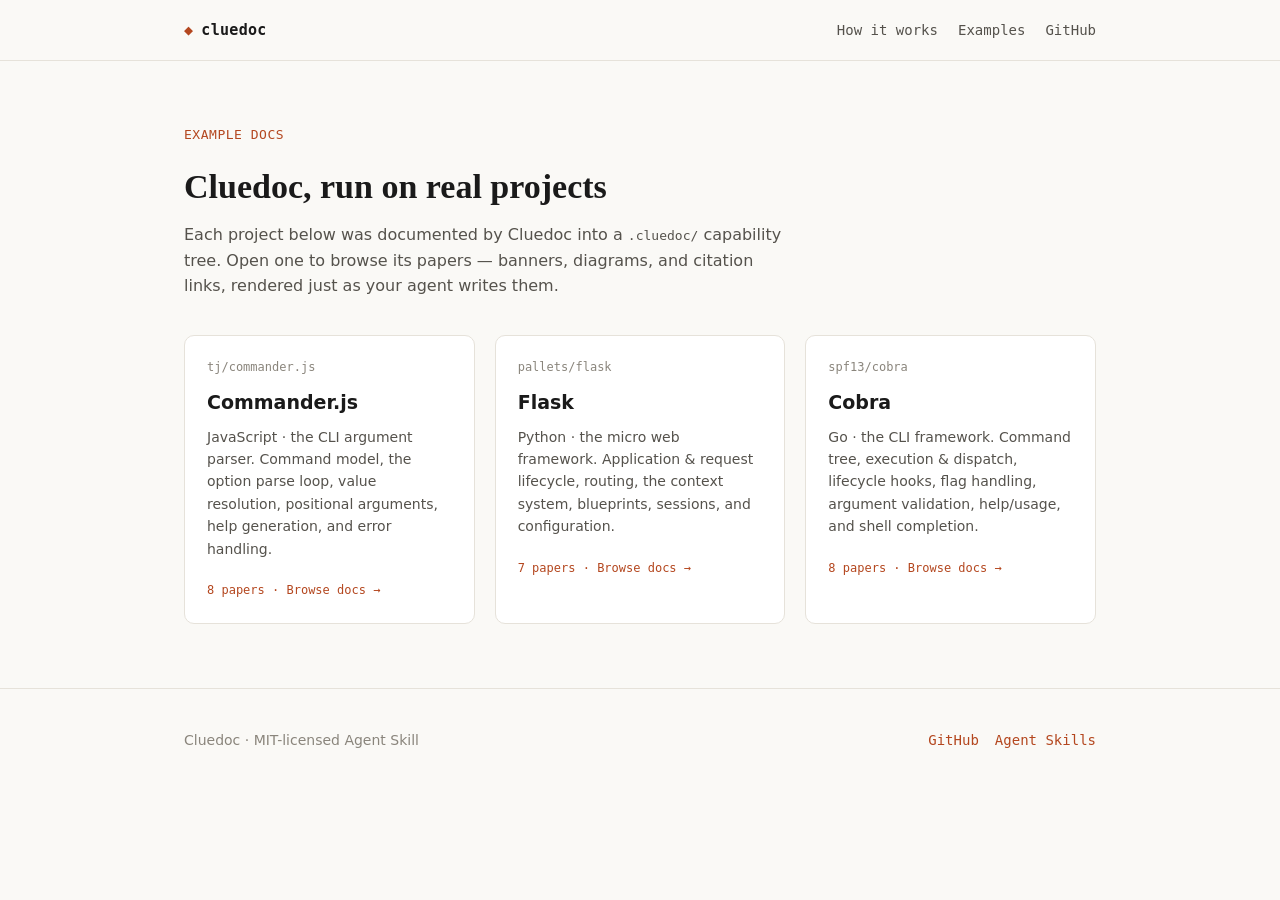
==== docs/examples.html @ 1c2b1f8c "Add GitHub Pages site: landing page + Cluedoc example gallery Static site served from docs/ (no buil" ====
<!doctype html>
<html lang="en">
<head>
<meta charset="utf-8">
<meta name="viewport" content="width=device-width, initial-scale=1">
<title>Cluedoc — example docs</title>
<meta name="description" content="Cluedoc run over real open-source projects — browse the generated capability-tree papers.">
<link rel="stylesheet" href="assets/style.css">
</head>
<body>

<nav class="nav">
  <div class="wrap">
    <a class="brand" href="index.html"><span class="dot">◆</span> cluedoc</a>
    <span class="spacer"></span>
    <a class="navlink hide-sm" href="index.html#how">How it works</a>
    <a class="navlink" href="examples.html">Examples</a>
    <a class="navlink" href="https://github.com/KeunwooPark/cluedoc">GitHub</a>
  </div>
</nav>

<section class="band" style="border-top:none;">
  <div class="wrap">
    <p class="eyebrow" style="font-family:var(--mono);color:var(--accent);text-transform:uppercase;font-size:13px;letter-spacing:.04em;margin:0 0 14px;">Example docs</p>
    <h2>Cluedoc, run on real projects</h2>
    <p class="sub">Each project below was documented by Cluedoc into a <code>.cluedoc/</code> capability tree. Open one to browse its papers — banners, diagrams, and citation links, rendered just as your agent writes them.</p>

    <div id="gallery" class="gallery"></div>
  </div>
</section>

<footer>
  <div class="wrap">
    <span>Cluedoc · MIT-licensed Agent Skill</span>
    <span class="spacer"></span>
    <a href="https://github.com/KeunwooPark/cluedoc">GitHub</a>
    <a href="https://agentskills.io">Agent Skills</a>
  </div>
</footer>

<script>
(async function () {
  const gallery = document.getElementById('gallery');
  try {
    const res = await fetch('examples/manifest.json', { cache: 'no-cache' });
    const data = await res.json();
    const list = (data && data.examples) || [];
    if (!list.length) {
      gallery.className = '';
      gallery.innerHTML = '<div class="gallery-empty">No examples published yet — check back soon.</div>';
      return;
    }
    gallery.innerHTML = list.map(function (ex) {
      const root = 'examples/' + ex.slug + '/.cluedoc/README.md';
      const href = 'viewer.html?doc=' + encodeURIComponent(root) + '&title=' + encodeURIComponent(ex.name);
      return '<a class="example-card" href="' + href + '">'
        + '<p class="repo">' + esc(ex.repo || '') + '</p>'
        + '<h3>' + esc(ex.name) + '</h3>'
        + '<p>' + esc(ex.description || '') + '</p>'
        + '<span class="meta">' + (ex.papers ? ex.papers + ' papers · ' : '') + 'Browse docs →</span>'
        + '</a>';
    }).join('');
  } catch (e) {
    gallery.className = '';
    gallery.innerHTML = '<div class="gallery-empty">Could not load examples (' + esc(String(e)) + ').</div>';
  }
  function esc(s){return String(s).replace(/[&<>"]/g,function(c){return({'&':'&amp;','<':'&lt;','>':'&gt;','"':'&quot;'})[c];});}
})();
</script>
</body>
</html>
---- docs/assets/style.css ----
/* Cluedoc site — shared styles
   Aesthetic: academic "paper" typography + CLI/terminal accents,
   mirroring the skill's own hero-banner-and-citation-graph language. */

:root {
  --bg: #faf9f6;
  --bg-panel: #ffffff;
  --ink: #1a1a1a;
  --ink-soft: #55524c;
  --ink-faint: #8a857c;
  --line: #e6e2da;
  --line-strong: #d5cfc4;
  --accent: #b4471f;        /* terra-cotta, like a CLI prompt */
  --accent-soft: #f4e4dc;
  --term-bg: #1c1a17;
  --term-ink: #e8e4dc;
  --term-green: #7fb069;
  --term-amber: #e0a458;
  --term-dim: #6f6a60;
  --radius: 10px;
  --mono: ui-monospace, "SF Mono", "JetBrains Mono", "Fira Code", Menlo, Consolas, monospace;
  --serif: "Iowan Old Style", "Palatino Linotype", Palatino, "Book Antiqua", Georgia, serif;
  --sans: system-ui, -apple-system, "Segoe UI", Roboto, Helvetica, Arial, sans-serif;
  --maxw: 960px;
}

@media (prefers-color-scheme: dark) {
  :root {
    --bg: #16150f;
    --bg-panel: #1f1d17;
    --ink: #ece8df;
    --ink-soft: #b8b2a5;
    --ink-faint: #857f72;
    --line: #322f26;
    --line-strong: #423e32;
    --accent: #e08a5c;
    --accent-soft: #2c2118;
    --term-bg: #100f0b;
  }
}

* { box-sizing: border-box; }

html { scroll-behavior: smooth; }

body {
  margin: 0;
  background: var(--bg);
  color: var(--ink);
  font-family: var(--sans);
  line-height: 1.6;
  -webkit-font-smoothing: antialiased;
}

a { color: var(--accent); text-decoration: none; }
a:hover { text-decoration: underline; }

.wrap { max-width: var(--maxw); margin: 0 auto; padding: 0 24px; }

/* ---- top nav ---- */
.nav {
  position: sticky; top: 0; z-index: 20;
  background: color-mix(in srgb, var(--bg) 88%, transparent);
  backdrop-filter: saturate(1.4) blur(8px);
  border-bottom: 1px solid var(--line);
}
.nav .wrap {
  display: flex; align-items: center; gap: 20px;
  height: 60px;
}
.brand {
  font-family: var(--mono);
  font-weight: 700;
  font-size: 15px;
  letter-spacing: 0.02em;
  color: var(--ink);
  display: flex; align-items: center; gap: 8px;
}
.brand:hover { text-decoration: none; }
.brand .dot { color: var(--accent); }
.nav .spacer { flex: 1; }
.nav a.navlink {
  font-size: 14px; color: var(--ink-soft);
  font-family: var(--mono);
}
.nav a.navlink:hover { color: var(--accent); text-decoration: none; }

/* ---- hero ---- */
.hero { padding: 72px 0 48px; }
.eyebrow {
  font-family: var(--mono); font-size: 13px;
  color: var(--accent); letter-spacing: 0.04em;
  text-transform: uppercase; margin: 0 0 18px;
}
.hero h1 {
  font-family: var(--serif);
  font-size: clamp(38px, 6vw, 62px);
  line-height: 1.05; margin: 0 0 20px; letter-spacing: -0.01em;
  font-weight: 600;
}
.hero .lede {
  font-size: clamp(18px, 2.4vw, 22px);
  color: var(--ink-soft); max-width: 44ch; margin: 0 0 32px;
}
.hero .lede strong { color: var(--ink); font-weight: 600; }

.cta-row { display: flex; flex-wrap: wrap; gap: 12px; align-items: center; }
.btn {
  display: inline-flex; align-items: center; gap: 8px;
  font-family: var(--mono); font-size: 14px; font-weight: 600;
  padding: 11px 18px; border-radius: 8px;
  border: 1px solid var(--line-strong);
  color: var(--ink); background: var(--bg-panel);
}
.btn:hover { text-decoration: none; border-color: var(--accent); color: var(--accent); }
.btn.primary { background: var(--accent); color: #fff; border-color: var(--accent); }
.btn.primary:hover { color: #fff; filter: brightness(1.06); }

/* ---- terminal window ---- */
.terminal {
  background: var(--term-bg);
  border-radius: var(--radius);
  border: 1px solid var(--line-strong);
  box-shadow: 0 24px 60px -30px rgba(0,0,0,0.5);
  overflow: hidden;
  font-family: var(--mono);
}
.terminal .bar {
  display: flex; align-items: center; gap: 7px;
  padding: 11px 14px; border-bottom: 1px solid #2c2a24;
}
.terminal .bar i { width: 11px; height: 11px; border-radius: 50%; display: block; }
.terminal .bar .r { background: #e05a4a; }
.terminal .bar .y { background: #e0b04a; }
.terminal .bar .g { background: #6fbf5a; }
.terminal .bar .title { margin-left: 8px; color: var(--term-dim); font-size: 12px; }
.terminal pre {
  margin: 0; padding: 20px 22px;
  color: var(--term-ink); font-size: 13px; line-height: 1.55;
  overflow-x: auto;
}
.terminal .c-prompt { color: var(--term-green); }
.terminal .c-dim { color: var(--term-dim); }
.terminal .c-amber { color: var(--term-amber); }
.terminal .c-accent { color: #e08a5c; }

/* copy-command box */
.copybox {
  display: inline-flex; align-items: center; gap: 14px;
  background: var(--term-bg); color: var(--term-ink);
  font-family: var(--mono); font-size: 14px;
  padding: 12px 12px 12px 18px; border-radius: 8px;
  border: 1px solid var(--line-strong);
}
.copybox .cmd .c-prompt { color: var(--term-green); }
.copybox button {
  font-family: var(--mono); font-size: 12px; cursor: pointer;
  color: var(--term-ink); background: #2c2a24; border: 1px solid #3a382f;
  padding: 6px 10px; border-radius: 6px;
}
.copybox button:hover { border-color: var(--accent); color: var(--accent); }

/* ---- sections ---- */
section.band { padding: 64px 0; border-top: 1px solid var(--line); }
.band h2 {
  font-family: var(--serif); font-weight: 600;
  font-size: clamp(26px, 3.6vw, 34px); margin: 0 0 8px;
}
.band .sub { color: var(--ink-soft); margin: 0 0 36px; max-width: 60ch; }

/* feature grid */
.grid { display: grid; gap: 20px; grid-template-columns: repeat(auto-fit, minmax(240px, 1fr)); }
.card {
  background: var(--bg-panel); border: 1px solid var(--line);
  border-radius: var(--radius); padding: 22px;
}
.card .ic { font-family: var(--mono); color: var(--accent); font-size: 13px; margin: 0 0 10px; }
.card h3 { font-size: 17px; margin: 0 0 8px; }
.card p { color: var(--ink-soft); font-size: 15px; margin: 0; }

/* how-it-works steps */
.steps { display: grid; gap: 2px; }
.step {
  display: grid; grid-template-columns: 44px 1fr; gap: 18px;
  padding: 22px 0; border-bottom: 1px solid var(--line); align-items: start;
}
.step:last-child { border-bottom: none; }
.step .n {
  font-family: var(--mono); color: var(--accent); font-weight: 700;
  border: 1px solid var(--line-strong); border-radius: 8px;
  width: 44px; height: 44px; display: grid; place-items: center; font-size: 15px;
}
.step h3 { margin: 0 0 6px; font-size: 18px; }
.step p { margin: 0; color: var(--ink-soft); }

/* example gallery */
.gallery { display: grid; gap: 20px; grid-template-columns: repeat(auto-fill, minmax(280px, 1fr)); }
.example-card {
  display: block; background: var(--bg-panel); border: 1px solid var(--line);
  border-radius: var(--radius); padding: 22px; color: inherit;
  transition: border-color .15s, transform .15s;
}
.example-card:hover { text-decoration: none; border-color: var(--accent); transform: translateY(-2px); }
.example-card .repo { font-family: var(--mono); font-size: 12px; color: var(--ink-faint); margin: 0 0 10px; }
.example-card h3 { margin: 0 0 8px; font-size: 19px; }
.example-card p { margin: 0 0 16px; color: var(--ink-soft); font-size: 14px; }
.example-card .meta { font-family: var(--mono); font-size: 12px; color: var(--accent); }
.gallery-empty {
  border: 1px dashed var(--line-strong); border-radius: var(--radius);
  padding: 40px; text-align: center; color: var(--ink-faint);
  font-family: var(--mono); font-size: 14px;
}

/* ---- footer ---- */
footer {
  border-top: 1px solid var(--line); padding: 40px 0 60px;
  color: var(--ink-faint); font-size: 14px;
}
footer .wrap { display: flex; flex-wrap: wrap; gap: 16px; align-items: center; }
footer .spacer { flex: 1; }
footer a { font-family: var(--mono); }

@media (max-width: 720px) {
  .hero { padding: 48px 0 32px; }
  .nav a.navlink.hide-sm { display: none; }
}
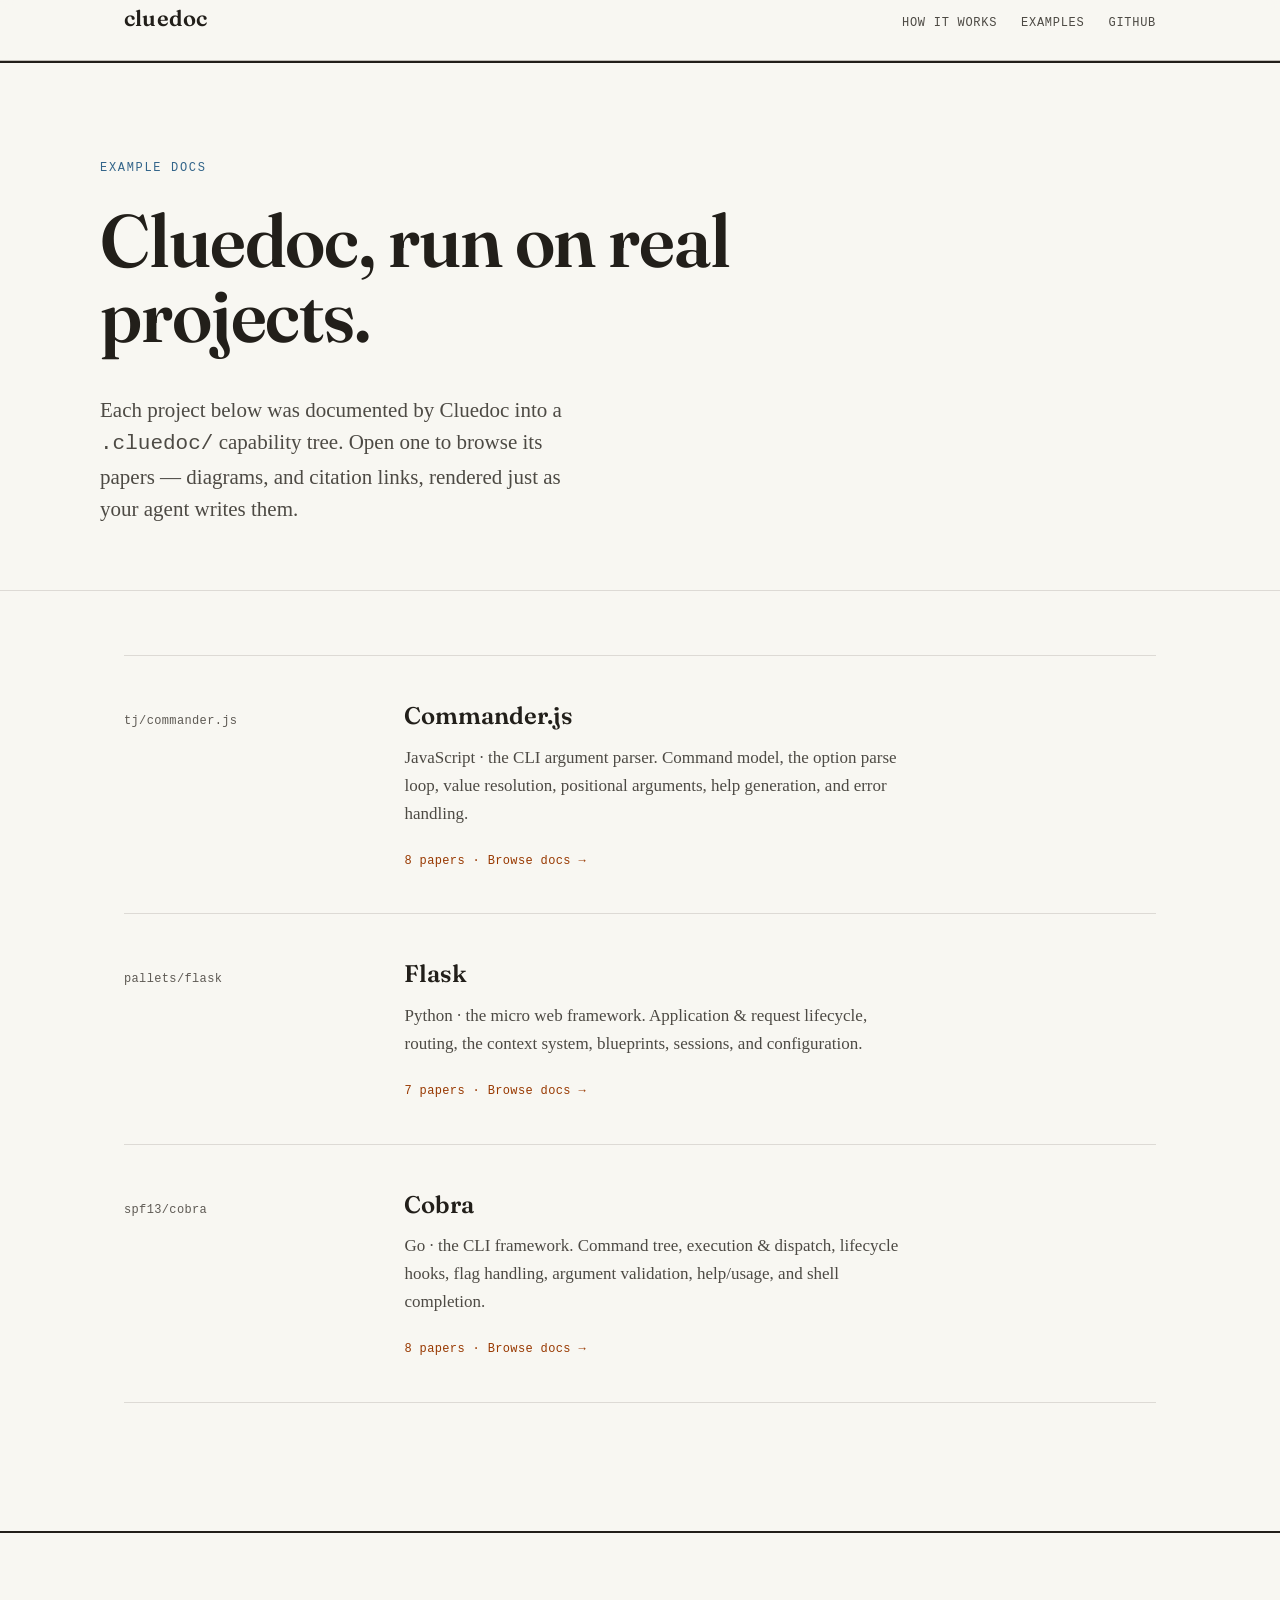
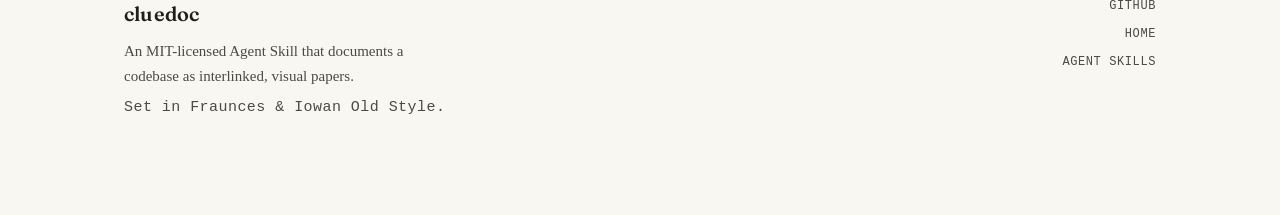
==== commit 138956aa: "Redesign site: academic-paper look, light-only, brand palette Rework the GitHub Pages site (landing," ====
--- a/docs/examples.html
+++ b/docs/examples.html
@@ -5,36 +5,53 @@
 <meta name="viewport" content="width=device-width, initial-scale=1">
 <title>Cluedoc — example docs</title>
 <meta name="description" content="Cluedoc run over real open-source projects — browse the generated capability-tree papers.">
+<link rel="preconnect" href="https://fonts.googleapis.com">
+<link rel="preconnect" href="https://fonts.gstatic.com" crossorigin>
+<link href="https://fonts.googleapis.com/css2?family=Fraunces:opsz,wght@9..144,400;9..144,500;9..144,600;9..144,700&display=swap" rel="stylesheet">
 <link rel="stylesheet" href="assets/style.css">
 </head>
 <body>
 
-<nav class="nav">
+<header class="masthead">
+  <div class="wrap running-head">
+    <a class="wordmark" href="index.html">cluedoc</a>
+    <span class="spacer"></span>
+    <nav class="masthead-links">
+      <a class="hide-sm" href="index.html#how">How it works</a>
+      <a href="examples.html">Examples</a>
+      <a href="https://github.com/KeunwooPark/cluedoc">GitHub</a>
+    </nav>
+  </div>
+</header>
+
+<main>
+<section class="frontmatter wrap">
+  <p class="eyebrow">Example docs</p>
+  <h1 class="title">Cluedoc, run on real projects.</h1>
+  <p class="abstract" style="margin-top: var(--space-xl);">
+    Each project below was documented by Cluedoc into a <code>.cluedoc/</code> capability tree. Open one to browse its papers — diagrams, and citation links, rendered just as your agent writes them.
+  </p>
+</section>
+
+<section class="section" style="border-top: 1px solid var(--color-rule);">
   <div class="wrap">
-    <a class="brand" href="index.html"><span class="dot">◆</span> cluedoc</a>
-    <span class="spacer"></span>
-    <a class="navlink hide-sm" href="index.html#how">How it works</a>
-    <a class="navlink" href="examples.html">Examples</a>
-    <a class="navlink" href="https://github.com/KeunwooPark/cluedoc">GitHub</a>
-  </div>
-</nav>
-
-<section class="band" style="border-top:none;">
-  <div class="wrap">
-    <p class="eyebrow" style="font-family:var(--mono);color:var(--accent);text-transform:uppercase;font-size:13px;letter-spacing:.04em;margin:0 0 14px;">Example docs</p>
-    <h2>Cluedoc, run on real projects</h2>
-    <p class="sub">Each project below was documented by Cluedoc into a <code>.cluedoc/</code> capability tree. Open one to browse its papers — banners, diagrams, and citation links, rendered just as your agent writes them.</p>
-
     <div id="gallery" class="gallery"></div>
   </div>
 </section>
+</main>
 
-<footer>
+<footer class="colophon">
   <div class="wrap">
-    <span>Cluedoc · MIT-licensed Agent Skill</span>
-    <span class="spacer"></span>
-    <a href="https://github.com/KeunwooPark/cluedoc">GitHub</a>
-    <a href="https://agentskills.io">Agent Skills</a>
+    <div class="imprint">
+      <a class="wordmark" href="index.html">cluedoc</a>
+      <p>An MIT-licensed Agent Skill that documents a codebase as interlinked, visual papers.</p>
+      <p class="set-in">Set in Fraunces &amp; Iowan Old Style.</p>
+    </div>
+    <nav class="links">
+      <a href="https://github.com/KeunwooPark/cluedoc">GitHub</a>
+      <a href="index.html">Home</a>
+      <a href="https://agentskills.io">Agent Skills</a>
+    </nav>
   </div>
 </footer>
 
@@ -54,10 +71,12 @@
       const root = 'examples/' + ex.slug + '/.cluedoc/README.md';
       const href = 'viewer.html?doc=' + encodeURIComponent(root) + '&title=' + encodeURIComponent(ex.name);
       return '<a class="example-card" href="' + href + '">'
-        + '<p class="repo">' + esc(ex.repo || '') + '</p>'
+        + '<div><p class="repo">' + esc(ex.repo || '') + '</p></div>'
+        + '<div>'
         + '<h3>' + esc(ex.name) + '</h3>'
         + '<p>' + esc(ex.description || '') + '</p>'
         + '<span class="meta">' + (ex.papers ? ex.papers + ' papers · ' : '') + 'Browse docs →</span>'
+        + '</div>'
         + '</a>';
     }).join('');
   } catch (e) {
--- a/docs/assets/style.css
+++ b/docs/assets/style.css
@@ -1,226 +1,374 @@
-/* Cluedoc site — shared styles
-   Aesthetic: academic "paper" typography + CLI/terminal accents,
-   mirroring the skill's own hero-banner-and-citation-graph language. */
+/* Hallmark · macrostructure: Long Document · genre: editorial
+ * theme: custom (vibe: "academic paper, magazine touch"
+ *   · paper oklch(97.5% 0.006 90) · ink oklch(24% 0.01 80)
+ *   · accents #33658A blue / #F26419 orange / #8ED081 green)
+ * nav: N6 masthead · footer: Ft4 colophon · enrichment: Tier-A figure + drop cap
+ * pre-emit critique: P5 H4 E5 S5 R4 V5 · light-only
+ * Aesthetic: an academic paper on screen — front matter, numbered sections,
+ * hairline rules, a plated figure, a citation-graph colophon; a magazine touch. */
 
 :root {
-  --bg: #faf9f6;
-  --bg-panel: #ffffff;
-  --ink: #1a1a1a;
-  --ink-soft: #55524c;
-  --ink-faint: #8a857c;
-  --line: #e6e2da;
-  --line-strong: #d5cfc4;
-  --accent: #b4471f;        /* terra-cotta, like a CLI prompt */
-  --accent-soft: #f4e4dc;
-  --term-bg: #1c1a17;
-  --term-ink: #e8e4dc;
-  --term-green: #7fb069;
-  --term-amber: #e0a458;
-  --term-dim: #6f6a60;
-  --radius: 10px;
-  --mono: ui-monospace, "SF Mono", "JetBrains Mono", "Fira Code", Menlo, Consolas, monospace;
-  --serif: "Iowan Old Style", "Palatino Linotype", Palatino, "Book Antiqua", Georgia, serif;
-  --sans: system-ui, -apple-system, "Segoe UI", Roboto, Helvetica, Arial, sans-serif;
-  --maxw: 960px;
-}
-
-@media (prefers-color-scheme: dark) {
-  :root {
-    --bg: #16150f;
-    --bg-panel: #1f1d17;
-    --ink: #ece8df;
-    --ink-soft: #b8b2a5;
-    --ink-faint: #857f72;
-    --line: #322f26;
-    --line-strong: #423e32;
-    --accent: #e08a5c;
-    --accent-soft: #2c2118;
-    --term-bg: #100f0b;
-  }
+  /* ---- neutrals (warm anchor, hue ~85) ---- */
+  --color-paper:    oklch(97.5% 0.006 90);   /* warm near-white page */
+  --color-paper-2:  oklch(99.2% 0.005 95);   /* plates / cards, brighter */
+  --color-paper-3:  oklch(95.2% 0.008 88);   /* sunk panels, code */
+  --color-rule:     oklch(89%   0.008 88);   /* hairline */
+  --color-rule-2:   oklch(80%   0.010 85);   /* stronger rule */
+  --color-neutral:  oklch(47%   0.011 85);   /* faint / captions (AA on paper) */
+  --color-muted:    oklch(41%   0.010 82);   /* soft body */
+  --color-ink:      oklch(24%   0.010 80);   /* near-black, warm */
+
+  /* ---- brand accents (exact hexes, held as tokens) ---- */
+  --color-blue:     #33658A;   /* primary — links, rules, CTA fill */
+  --color-orange:   #F26419;   /* spark  — marks, active, arrows, display */
+  --color-green:    #8ED081;   /* tree   — diagram markers, tags, prompts */
+
+  --color-accent:      var(--color-blue);
+  --color-spark:       var(--color-orange);
+  --color-spark-ink:   oklch(47% 0.145 47);            /* orange for small text (AA on paper) */
+  --color-tree:        var(--color-green);
+  --color-on-accent:   oklch(99% 0.004 95);           /* text on blue fill */
+  --color-mark-band:   oklch(87% 0.075 58);           /* orange highlighter */
+  --color-blue-soft:   oklch(93% 0.030 250);          /* inline-code / focus wash */
+  --color-green-soft:  oklch(93% 0.045 145);          /* tag chip */
+  --color-focus:       oklch(52% 0.13 250);
+
+  /* ---- type ---- */
+  --display: "Fraunces", "Iowan Old Style", "Palatino Linotype", Palatino, Georgia, serif;
+  --serif:   "Iowan Old Style", "Palatino Linotype", Palatino, "Book Antiqua", Georgia, serif;
+  --mono:    ui-monospace, "SF Mono", "JetBrains Mono", "Fira Code", Menlo, Consolas, monospace;
+
+  /* ---- spacing (4pt) ---- */
+  --space-2xs: 4px;  --space-xs: 8px;  --space-sm: 12px; --space-md: 16px;
+  --space-lg: 24px;  --space-xl: 40px; --space-2xl: 64px; --space-3xl: 96px;
+
+  --radius: 4px;
+  --maxw: 1080px;
+  --measure: 68ch;
+
+  --ease-out: cubic-bezier(0.22, 0.61, 0.36, 1);
+  --dur: 480ms;
 }
 
 * { box-sizing: border-box; }
-
+html, body { overflow-x: clip; }
 html { scroll-behavior: smooth; }
 
 body {
   margin: 0;
-  background: var(--bg);
-  color: var(--ink);
-  font-family: var(--sans);
-  line-height: 1.6;
+  background: var(--color-paper);
+  color: var(--color-ink);
+  font-family: var(--serif);
+  font-size: 18px;
+  line-height: 1.65;
   -webkit-font-smoothing: antialiased;
-}
-
-a { color: var(--accent); text-decoration: none; }
-a:hover { text-decoration: underline; }
-
-.wrap { max-width: var(--maxw); margin: 0 auto; padding: 0 24px; }
-
-/* ---- top nav ---- */
-.nav {
-  position: sticky; top: 0; z-index: 20;
-  background: color-mix(in srgb, var(--bg) 88%, transparent);
-  backdrop-filter: saturate(1.4) blur(8px);
-  border-bottom: 1px solid var(--line);
-}
-.nav .wrap {
-  display: flex; align-items: center; gap: 20px;
-  height: 60px;
-}
-.brand {
+  text-rendering: optimizeLegibility;
+}
+
+a { color: var(--color-accent); text-decoration: none; }
+a:hover { text-decoration: underline; text-underline-offset: 2px; text-decoration-thickness: 1px; }
+a:focus-visible, button:focus-visible {
+  outline: 2px solid var(--color-focus);
+  outline-offset: 2px;
+  border-radius: 2px;
+}
+
+.wrap { max-width: var(--maxw); margin: 0 auto; padding: 0 var(--space-lg); }
+
+/* magazine highlighter — band sits behind the x-height, never a fat underline */
+.hl {
+  background-image: linear-gradient(180deg,
+    transparent 34%, var(--color-mark-band) 34%,
+    var(--color-mark-band) 90%, transparent 90%);
+  padding: 0 0.04em;
+}
+
+/* ============================================================
+   Masthead — journal running head (N6)
+   ============================================================ */
+.masthead {
+  position: sticky; top: 0; z-index: 30;
+  background: color-mix(in srgb, var(--color-paper) 90%, transparent);
+  backdrop-filter: saturate(1.2) blur(6px);
+  border-bottom: 2px solid var(--color-ink);
+}
+.masthead::after {                   /* the thin second rule of a double rule */
+  content: ""; display: block; height: 2px;
+  background: var(--color-paper);
+  border-bottom: 1px solid var(--color-rule-2);
+}
+.running-head {
+  display: flex; align-items: baseline; gap: var(--space-lg);
+  height: 58px;
+}
+.wordmark {
+  font-family: var(--display);
+  font-weight: 600;
+  font-size: 22px;
+  letter-spacing: 0.01em;
+  color: var(--color-ink);
+  font-optical-sizing: auto;
+}
+.wordmark:hover { text-decoration: none; }
+.running-head .spacer { flex: 1; }
+.masthead-links { display: flex; align-items: baseline; gap: var(--space-lg); }
+.masthead-links a {
   font-family: var(--mono);
-  font-weight: 700;
-  font-size: 15px;
+  font-size: 12px;
+  letter-spacing: 0.06em;
+  text-transform: uppercase;
+  color: var(--color-muted);
+}
+.masthead-links a:hover { color: var(--color-accent); text-decoration: none; }
+
+/* ============================================================
+   Front matter — the paper's title block (hero)
+   ============================================================ */
+.frontmatter { padding: var(--space-3xl) 0 var(--space-2xl); }
+.eyebrow {
+  font-family: var(--mono);
+  font-size: 12px; letter-spacing: 0.14em; text-transform: uppercase;
+  color: var(--color-accent);
+  margin: 0 0 var(--space-lg);
+}
+.title {
+  font-family: var(--display);
+  font-optical-sizing: auto;
+  font-weight: 600;
+  font-size: clamp(40px, 6.4vw, 74px);
+  line-height: 1.02;
+  letter-spacing: -0.015em;
+  margin: 0;
+  max-width: 18ch;
+  overflow-wrap: anywhere; min-width: 0;
+}
+
+.frontmatter-body {
+  display: grid;
+  grid-template-columns: minmax(0, 1.05fr) minmax(0, 0.95fr);
+  gap: var(--space-2xl);
+  align-items: end;
+  margin-top: var(--space-xl);
+}
+.frontmatter-body > * { min-width: 0; }
+.abstract {
+  font-size: 21px; line-height: 1.55;
+  color: var(--color-muted);
+  max-width: 46ch; margin: 0;
+}
+.abstract .label {
+  display: block;
+  font-family: var(--mono); font-size: 11px; letter-spacing: 0.14em;
+  text-transform: uppercase; color: var(--color-neutral);
+  margin-bottom: var(--space-xs);
+}
+.abstract strong { color: var(--color-ink); font-weight: 600; }
+.cta-row { display: flex; flex-wrap: wrap; gap: var(--space-sm); align-items: center; margin-top: var(--space-xl); }
+
+/* buttons */
+.btn {
+  display: inline-flex; align-items: center; gap: var(--space-xs);
+  font-family: var(--mono); font-size: 13px; font-weight: 600;
   letter-spacing: 0.02em;
-  color: var(--ink);
-  display: flex; align-items: center; gap: 8px;
-}
-.brand:hover { text-decoration: none; }
-.brand .dot { color: var(--accent); }
-.nav .spacer { flex: 1; }
-.nav a.navlink {
-  font-size: 14px; color: var(--ink-soft);
-  font-family: var(--mono);
-}
-.nav a.navlink:hover { color: var(--accent); text-decoration: none; }
-
-/* ---- hero ---- */
-.hero { padding: 72px 0 48px; }
-.eyebrow {
-  font-family: var(--mono); font-size: 13px;
-  color: var(--accent); letter-spacing: 0.04em;
-  text-transform: uppercase; margin: 0 0 18px;
-}
-.hero h1 {
-  font-family: var(--serif);
-  font-size: clamp(38px, 6vw, 62px);
-  line-height: 1.05; margin: 0 0 20px; letter-spacing: -0.01em;
-  font-weight: 600;
-}
-.hero .lede {
-  font-size: clamp(18px, 2.4vw, 22px);
-  color: var(--ink-soft); max-width: 44ch; margin: 0 0 32px;
-}
-.hero .lede strong { color: var(--ink); font-weight: 600; }
-
-.cta-row { display: flex; flex-wrap: wrap; gap: 12px; align-items: center; }
-.btn {
-  display: inline-flex; align-items: center; gap: 8px;
-  font-family: var(--mono); font-size: 14px; font-weight: 600;
-  padding: 11px 18px; border-radius: 8px;
-  border: 1px solid var(--line-strong);
-  color: var(--ink); background: var(--bg-panel);
-}
-.btn:hover { text-decoration: none; border-color: var(--accent); color: var(--accent); }
-.btn.primary { background: var(--accent); color: #fff; border-color: var(--accent); }
-.btn.primary:hover { color: #fff; filter: brightness(1.06); }
-
-/* ---- terminal window ---- */
-.terminal {
-  background: var(--term-bg);
+  line-height: 1;
+  padding: 13px 20px; border-radius: var(--radius);
+  border: 1px solid var(--color-rule-2);
+  color: var(--color-ink); background: var(--color-paper-2);
+  transition: transform 140ms var(--ease-out), border-color 140ms var(--ease-out), color 140ms var(--ease-out);
+}
+.btn:hover { text-decoration: none; border-color: var(--color-accent); color: var(--color-accent); transform: translateY(-1px); }
+.btn:active { transform: translateY(0); }
+.btn.primary { background: var(--color-accent); color: var(--color-on-accent); border-color: var(--color-accent); }
+.btn.primary:hover { color: var(--color-on-accent); filter: brightness(1.08); }
+
+/* ---- Figure 1 plate (replaces the fake terminal) ---- */
+.plate {
+  margin: 0;
+  min-width: 0;
+  background: var(--color-paper-2);
+  border: 1px solid var(--color-rule-2);
   border-radius: var(--radius);
-  border: 1px solid var(--line-strong);
-  box-shadow: 0 24px 60px -30px rgba(0,0,0,0.5);
+  box-shadow: 0 18px 40px -32px rgba(30, 26, 20, 0.45);
   overflow: hidden;
-  font-family: var(--mono);
-}
-.terminal .bar {
-  display: flex; align-items: center; gap: 7px;
-  padding: 11px 14px; border-bottom: 1px solid #2c2a24;
-}
-.terminal .bar i { width: 11px; height: 11px; border-radius: 50%; display: block; }
-.terminal .bar .r { background: #e05a4a; }
-.terminal .bar .y { background: #e0b04a; }
-.terminal .bar .g { background: #6fbf5a; }
-.terminal .bar .title { margin-left: 8px; color: var(--term-dim); font-size: 12px; }
-.terminal pre {
-  margin: 0; padding: 20px 22px;
-  color: var(--term-ink); font-size: 13px; line-height: 1.55;
-  overflow-x: auto;
-}
-.terminal .c-prompt { color: var(--term-green); }
-.terminal .c-dim { color: var(--term-dim); }
-.terminal .c-amber { color: var(--term-amber); }
-.terminal .c-accent { color: #e08a5c; }
-
-/* copy-command box */
-.copybox {
-  display: inline-flex; align-items: center; gap: 14px;
-  background: var(--term-bg); color: var(--term-ink);
+}
+.plate .figure-body {
+  margin: 0; padding: var(--space-lg) var(--space-lg) var(--space-md);
+  font-family: var(--mono); font-size: 12.5px; line-height: 1.6;
+  color: var(--color-ink); overflow-x: auto;
+}
+.plate figcaption {
+  border-top: 1px solid var(--color-rule);
+  padding: var(--space-sm) var(--space-lg);
+  font-family: var(--mono); font-size: 11px; letter-spacing: 0.04em;
+  color: var(--color-neutral);
+}
+.plate figcaption b { color: var(--color-muted); font-weight: 600; }
+.f-label  { color: var(--color-accent); }
+.f-dim    { color: var(--color-neutral); }
+.f-arrow  { color: var(--color-spark); }
+.f-tree   { color: color-mix(in srgb, var(--color-green) 72%, var(--color-ink)); }
+.f-title  { color: var(--color-ink); font-weight: 600; }
+
+/* ============================================================
+   Sections — numbered like a paper
+   ============================================================ */
+.section { padding: var(--space-2xl) 0; border-top: 1px solid var(--color-rule); }
+.section-head { margin-bottom: var(--space-xl); }
+.section-num {
+  font-family: var(--mono); font-size: 12px; letter-spacing: 0.1em;
+  text-transform: uppercase; color: var(--color-accent);
+  margin: 0 0 var(--space-sm);
+}
+.section-head h2 {
+  font-family: var(--display); font-optical-sizing: auto;
+  font-weight: 600; font-size: clamp(28px, 3.8vw, 40px);
+  line-height: 1.08; letter-spacing: -0.01em;
+  margin: 0; max-width: 20ch;
+  overflow-wrap: anywhere; min-width: 0;
+}
+.section-head .sub {
+  color: var(--color-muted); font-size: 19px;
+  max-width: var(--measure); margin: var(--space-md) 0 0;
+}
+/* drop cap on the lead paragraph of §1 */
+.leadin { max-width: var(--measure); font-size: 19px; color: var(--color-muted); margin: 0 0 var(--space-xl); }
+.leadin.dropcap::first-letter {
+  font-family: var(--display); font-weight: 600;
+  float: left; font-size: 3.4em; line-height: 0.78;
+  padding: 6px 10px 0 0; color: var(--color-ink);
+}
+
+/* feature stack — hairline rows, not an icon-tile grid */
+.feature-stack { display: grid; gap: 0; }
+.feature {
+  display: grid; grid-template-columns: minmax(0, 0.4fr) minmax(0, 1fr);
+  gap: var(--space-xl);
+  padding: var(--space-xl) 0; border-top: 1px solid var(--color-rule);
+}
+.feature:last-child { border-bottom: 1px solid var(--color-rule); }
+.feature .kicker { font-family: var(--mono); font-size: 12px; color: var(--color-neutral); letter-spacing: 0.04em; }
+.feature h3 { font-family: var(--display); font-weight: 600; font-size: 23px; margin: 0 0 var(--space-sm); }
+.feature p { color: var(--color-muted); font-size: 17px; margin: 0; max-width: 56ch; }
+.feature code { font-family: var(--mono); font-size: 0.82em; background: var(--color-blue-soft);
+  color: color-mix(in srgb, var(--color-blue) 70%, var(--color-ink)); padding: 1px 5px; border-radius: 3px; }
+
+/* pull quote — magazine touch */
+.pullquote {
+  border: none; margin: var(--space-2xl) 0; padding: 0;
+  max-width: 22ch;
+}
+.pullquote p {
+  font-family: var(--display); font-optical-sizing: auto;
+  font-weight: 500; font-size: clamp(26px, 4vw, 40px);
+  line-height: 1.14; color: var(--color-ink); margin: 0;
+  border-left: 3px solid var(--color-spark);
+  padding-left: var(--space-lg);
+}
+
+/* how-it-works — big serif numerals */
+.steps { display: grid; gap: 0; }
+.step {
+  display: grid; grid-template-columns: 72px 1fr; gap: var(--space-lg);
+  padding: var(--space-xl) 0; border-top: 1px solid var(--color-rule); align-items: start;
+}
+.step:last-child { border-bottom: 1px solid var(--color-rule); }
+.step .n {
+  font-family: var(--display); font-optical-sizing: auto;
+  font-weight: 500; font-size: 46px; line-height: 0.9;
+  color: var(--color-accent);
+}
+.step h3 { font-family: var(--display); font-weight: 600; margin: 0 0 var(--space-xs); font-size: 22px; }
+.step p { margin: 0; color: var(--color-muted); font-size: 17px; max-width: 62ch; }
+.step strong { color: var(--color-ink); }
+
+/* install — inline set command, no terminal */
+.setcmd {
+  display: flex; align-items: center; gap: var(--space-md); flex-wrap: wrap;
+  background: var(--color-paper-3);
+  border: 1px solid var(--color-rule-2);
+  border-radius: var(--radius);
+  padding: 6px 6px 6px var(--space-lg);
+  max-width: 100%;
+}
+.setcmd .cmd { font-family: var(--mono); font-size: 15px; color: var(--color-ink); }
+.setcmd .cmd .prompt { color: var(--color-accent); user-select: none; }
+.setcmd .spacer { flex: 1; }
+.setcmd button {
+  font-family: var(--mono); font-size: 12px; font-weight: 600; cursor: pointer;
+  color: var(--color-ink); background: var(--color-paper-2);
+  border: 1px solid var(--color-rule-2); padding: 9px 14px; border-radius: 3px;
+  transition: border-color 140ms var(--ease-out), color 140ms var(--ease-out);
+}
+.setcmd button:hover { border-color: var(--color-spark); color: var(--color-spark-ink); }
+
+/* ============================================================
+   Examples gallery (examples.html)
+   ============================================================ */
+.gallery { display: grid; gap: 0; }
+.example-card {
+  display: grid; grid-template-columns: minmax(0, 0.32fr) minmax(0, 1fr);
+  gap: var(--space-xl); align-items: baseline;
+  padding: var(--space-xl) 0; border-top: 1px solid var(--color-rule); color: inherit;
+  transition: background 140ms var(--ease-out);
+}
+.gallery .example-card:last-child { border-bottom: 1px solid var(--color-rule); }
+.example-card:hover { text-decoration: none; background: var(--color-paper-2); }
+.example-card:hover h3 { color: var(--color-accent); }
+.example-card .repo { font-family: var(--mono); font-size: 12px; color: var(--color-neutral); margin: 0; letter-spacing: 0.03em; }
+.example-card h3 { font-family: var(--display); font-weight: 600; margin: 0 0 var(--space-xs); font-size: 24px; transition: color 140ms var(--ease-out); }
+.example-card p { margin: 0 0 var(--space-md); color: var(--color-muted); font-size: 17px; max-width: 60ch; }
+.example-card .meta { font-family: var(--mono); font-size: 12px; color: var(--color-spark-ink); letter-spacing: 0.03em; }
+.gallery-empty {
+  border: 1px dashed var(--color-rule-2); border-radius: var(--radius);
+  padding: var(--space-3xl) var(--space-xl); text-align: center; color: var(--color-neutral);
   font-family: var(--mono); font-size: 14px;
-  padding: 12px 12px 12px 18px; border-radius: 8px;
-  border: 1px solid var(--line-strong);
-}
-.copybox .cmd .c-prompt { color: var(--term-green); }
-.copybox button {
-  font-family: var(--mono); font-size: 12px; cursor: pointer;
-  color: var(--term-ink); background: #2c2a24; border: 1px solid #3a382f;
-  padding: 6px 10px; border-radius: 6px;
-}
-.copybox button:hover { border-color: var(--accent); color: var(--accent); }
-
-/* ---- sections ---- */
-section.band { padding: 64px 0; border-top: 1px solid var(--line); }
-.band h2 {
-  font-family: var(--serif); font-weight: 600;
-  font-size: clamp(26px, 3.6vw, 34px); margin: 0 0 8px;
-}
-.band .sub { color: var(--ink-soft); margin: 0 0 36px; max-width: 60ch; }
-
-/* feature grid */
-.grid { display: grid; gap: 20px; grid-template-columns: repeat(auto-fit, minmax(240px, 1fr)); }
-.card {
-  background: var(--bg-panel); border: 1px solid var(--line);
-  border-radius: var(--radius); padding: 22px;
-}
-.card .ic { font-family: var(--mono); color: var(--accent); font-size: 13px; margin: 0 0 10px; }
-.card h3 { font-size: 17px; margin: 0 0 8px; }
-.card p { color: var(--ink-soft); font-size: 15px; margin: 0; }
-
-/* how-it-works steps */
-.steps { display: grid; gap: 2px; }
-.step {
-  display: grid; grid-template-columns: 44px 1fr; gap: 18px;
-  padding: 22px 0; border-bottom: 1px solid var(--line); align-items: start;
-}
-.step:last-child { border-bottom: none; }
-.step .n {
-  font-family: var(--mono); color: var(--accent); font-weight: 700;
-  border: 1px solid var(--line-strong); border-radius: 8px;
-  width: 44px; height: 44px; display: grid; place-items: center; font-size: 15px;
-}
-.step h3 { margin: 0 0 6px; font-size: 18px; }
-.step p { margin: 0; color: var(--ink-soft); }
-
-/* example gallery */
-.gallery { display: grid; gap: 20px; grid-template-columns: repeat(auto-fill, minmax(280px, 1fr)); }
-.example-card {
-  display: block; background: var(--bg-panel); border: 1px solid var(--line);
-  border-radius: var(--radius); padding: 22px; color: inherit;
-  transition: border-color .15s, transform .15s;
-}
-.example-card:hover { text-decoration: none; border-color: var(--accent); transform: translateY(-2px); }
-.example-card .repo { font-family: var(--mono); font-size: 12px; color: var(--ink-faint); margin: 0 0 10px; }
-.example-card h3 { margin: 0 0 8px; font-size: 19px; }
-.example-card p { margin: 0 0 16px; color: var(--ink-soft); font-size: 14px; }
-.example-card .meta { font-family: var(--mono); font-size: 12px; color: var(--accent); }
-.gallery-empty {
-  border: 1px dashed var(--line-strong); border-radius: var(--radius);
-  padding: 40px; text-align: center; color: var(--ink-faint);
-  font-family: var(--mono); font-size: 14px;
-}
-
-/* ---- footer ---- */
-footer {
-  border-top: 1px solid var(--line); padding: 40px 0 60px;
-  color: var(--ink-faint); font-size: 14px;
-}
-footer .wrap { display: flex; flex-wrap: wrap; gap: 16px; align-items: center; }
-footer .spacer { flex: 1; }
-footer a { font-family: var(--mono); }
-
-@media (max-width: 720px) {
-  .hero { padding: 48px 0 32px; }
-  .nav a.navlink.hide-sm { display: none; }
-}
+}
+
+/* ============================================================
+   Colophon footer (Ft4)
+   ============================================================ */
+.colophon {
+  border-top: 2px solid var(--color-ink);
+  margin-top: var(--space-2xl);
+  padding: var(--space-2xl) 0 var(--space-3xl);
+}
+.colophon .wrap { display: grid; gap: var(--space-lg); grid-template-columns: minmax(0, 1fr) auto; align-items: start; }
+.colophon .imprint .wordmark { font-size: 20px; }
+.colophon .imprint p { margin: var(--space-xs) 0 0; color: var(--color-muted); font-size: 15px; max-width: 44ch; }
+.colophon .set-in { font-family: var(--mono); font-size: 11px; color: var(--color-neutral); margin-top: var(--space-sm); letter-spacing: 0.03em; }
+.colophon .links { display: flex; flex-direction: column; gap: var(--space-xs); text-align: right; }
+.colophon .links a { font-family: var(--mono); font-size: 12px; letter-spacing: 0.05em; text-transform: uppercase; color: var(--color-muted); }
+.colophon .links a:hover { color: var(--color-accent); text-decoration: none; }
+
+/* ============================================================
+   Reveal (one quiet entrance)
+   ============================================================ */
+.reveal { opacity: 0; transform: translateY(12px); }
+.reveal.in { opacity: 1; transform: none; transition: opacity var(--dur) var(--ease-out), transform var(--dur) var(--ease-out); }
+
+@media (prefers-reduced-motion: reduce) {
+  html { scroll-behavior: auto; }
+  .reveal { opacity: 1; transform: none; }
+  .reveal.in { transition: opacity 150ms linear; }
+  .btn, .example-card, .setcmd button { transition: none; }
+}
+
+/* ============================================================
+   Responsive
+   ============================================================ */
+@media (max-width: 860px) {
+  body { font-size: 17px; }
+  .frontmatter { padding: var(--space-2xl) 0 var(--space-xl); }
+  .frontmatter-body { grid-template-columns: minmax(0, 1fr); gap: var(--space-xl); align-items: stretch; }
+  .feature { grid-template-columns: minmax(0, 1fr); gap: var(--space-sm); }
+  .example-card { grid-template-columns: minmax(0, 1fr); gap: var(--space-sm); }
+  .colophon .wrap { grid-template-columns: 1fr; }
+  .colophon .links { flex-direction: row; flex-wrap: wrap; gap: var(--space-lg); text-align: left; }
+}
+@media (max-width: 520px) {
+  .running-head { gap: var(--space-md); height: 54px; }
+  .masthead-links { gap: var(--space-md); }
+  .masthead-links a.hide-sm { display: none; }
+  .step { grid-template-columns: 52px 1fr; gap: var(--space-md); }
+  .step .n { font-size: 36px; }
+}
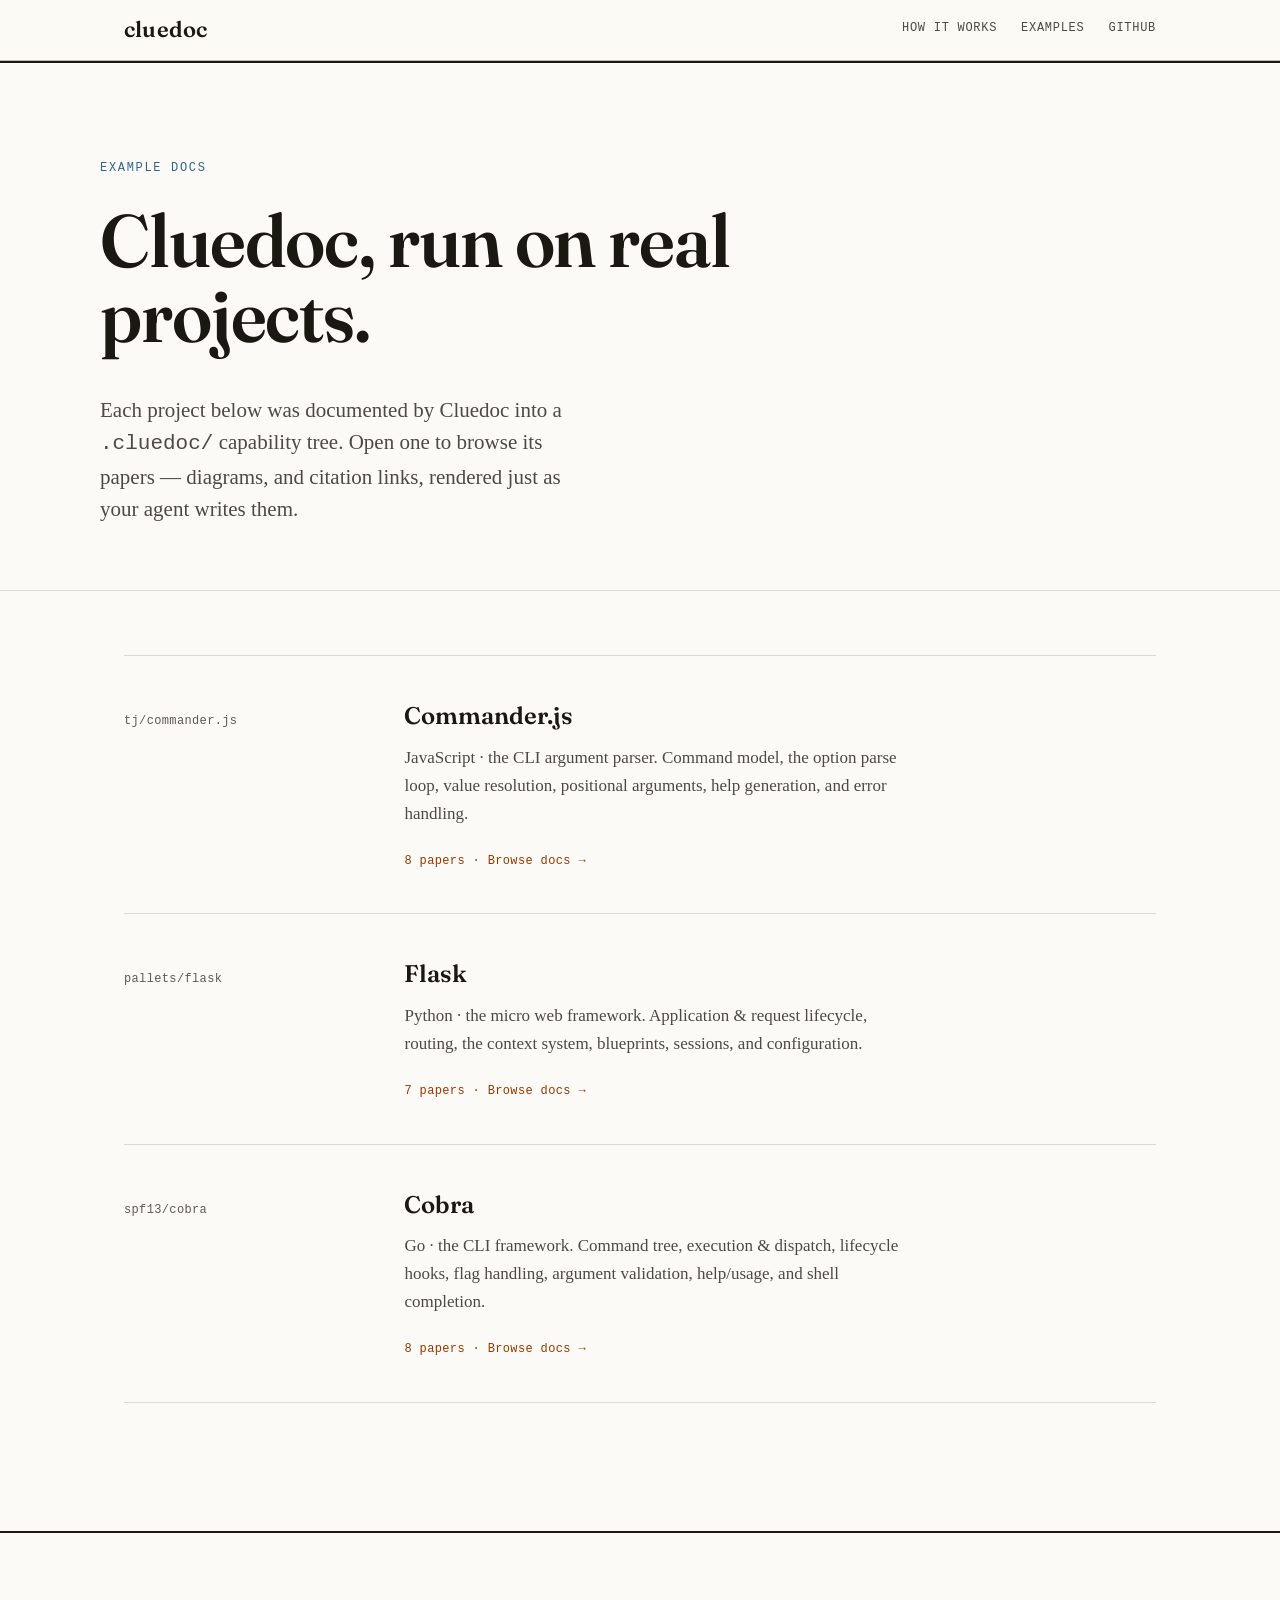
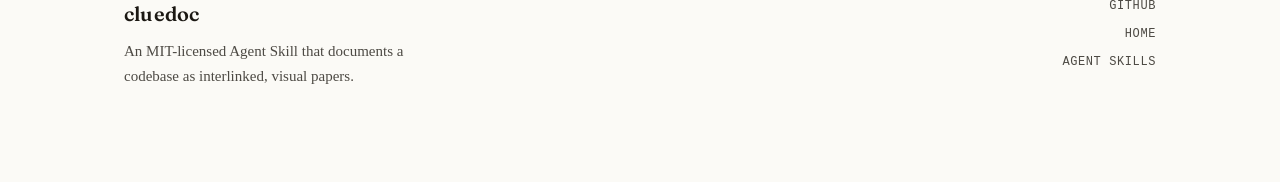
==== commit 6543ff04: "Improve site readability, add diagram zoom, trim landing page - Vertically center masthead nav (alig" ====
--- a/docs/examples.html
+++ b/docs/examples.html
@@ -45,7 +45,6 @@
     <div class="imprint">
       <a class="wordmark" href="index.html">cluedoc</a>
       <p>An MIT-licensed Agent Skill that documents a codebase as interlinked, visual papers.</p>
-      <p class="set-in">Set in Fraunces &amp; Iowan Old Style.</p>
     </div>
     <nav class="links">
       <a href="https://github.com/KeunwooPark/cluedoc">GitHub</a>
--- a/docs/assets/style.css
+++ b/docs/assets/style.css
@@ -9,14 +9,14 @@
 
 :root {
   /* ---- neutrals (warm anchor, hue ~85) ---- */
-  --color-paper:    oklch(97.5% 0.006 90);   /* warm near-white page */
+  --color-paper:    oklch(98.5% 0.005 92);   /* warm near-white page */
   --color-paper-2:  oklch(99.2% 0.005 95);   /* plates / cards, brighter */
   --color-paper-3:  oklch(95.2% 0.008 88);   /* sunk panels, code */
   --color-rule:     oklch(89%   0.008 88);   /* hairline */
   --color-rule-2:   oklch(80%   0.010 85);   /* stronger rule */
   --color-neutral:  oklch(47%   0.011 85);   /* faint / captions (AA on paper) */
   --color-muted:    oklch(41%   0.010 82);   /* soft body */
-  --color-ink:      oklch(24%   0.010 80);   /* near-black, warm */
+  --color-ink:      oklch(21%   0.011 78);   /* near-black, warm */
 
   /* ---- brand accents (exact hexes, held as tokens) ---- */
   --color-blue:     #33658A;   /* primary — links, rules, CTA fill */
@@ -61,7 +61,7 @@
   font-family: var(--serif);
   font-size: 18px;
   line-height: 1.65;
-  -webkit-font-smoothing: antialiased;
+  -webkit-font-smoothing: auto;
   text-rendering: optimizeLegibility;
 }
 
@@ -98,7 +98,7 @@
   border-bottom: 1px solid var(--color-rule-2);
 }
 .running-head {
-  display: flex; align-items: baseline; gap: var(--space-lg);
+  display: flex; align-items: center; gap: var(--space-lg);
   height: 58px;
 }
 .wordmark {
@@ -335,7 +335,6 @@
 .colophon .wrap { display: grid; gap: var(--space-lg); grid-template-columns: minmax(0, 1fr) auto; align-items: start; }
 .colophon .imprint .wordmark { font-size: 20px; }
 .colophon .imprint p { margin: var(--space-xs) 0 0; color: var(--color-muted); font-size: 15px; max-width: 44ch; }
-.colophon .set-in { font-family: var(--mono); font-size: 11px; color: var(--color-neutral); margin-top: var(--space-sm); letter-spacing: 0.03em; }
 .colophon .links { display: flex; flex-direction: column; gap: var(--space-xs); text-align: right; }
 .colophon .links a { font-family: var(--mono); font-size: 12px; letter-spacing: 0.05em; text-transform: uppercase; color: var(--color-muted); }
 .colophon .links a:hover { color: var(--color-accent); text-decoration: none; }
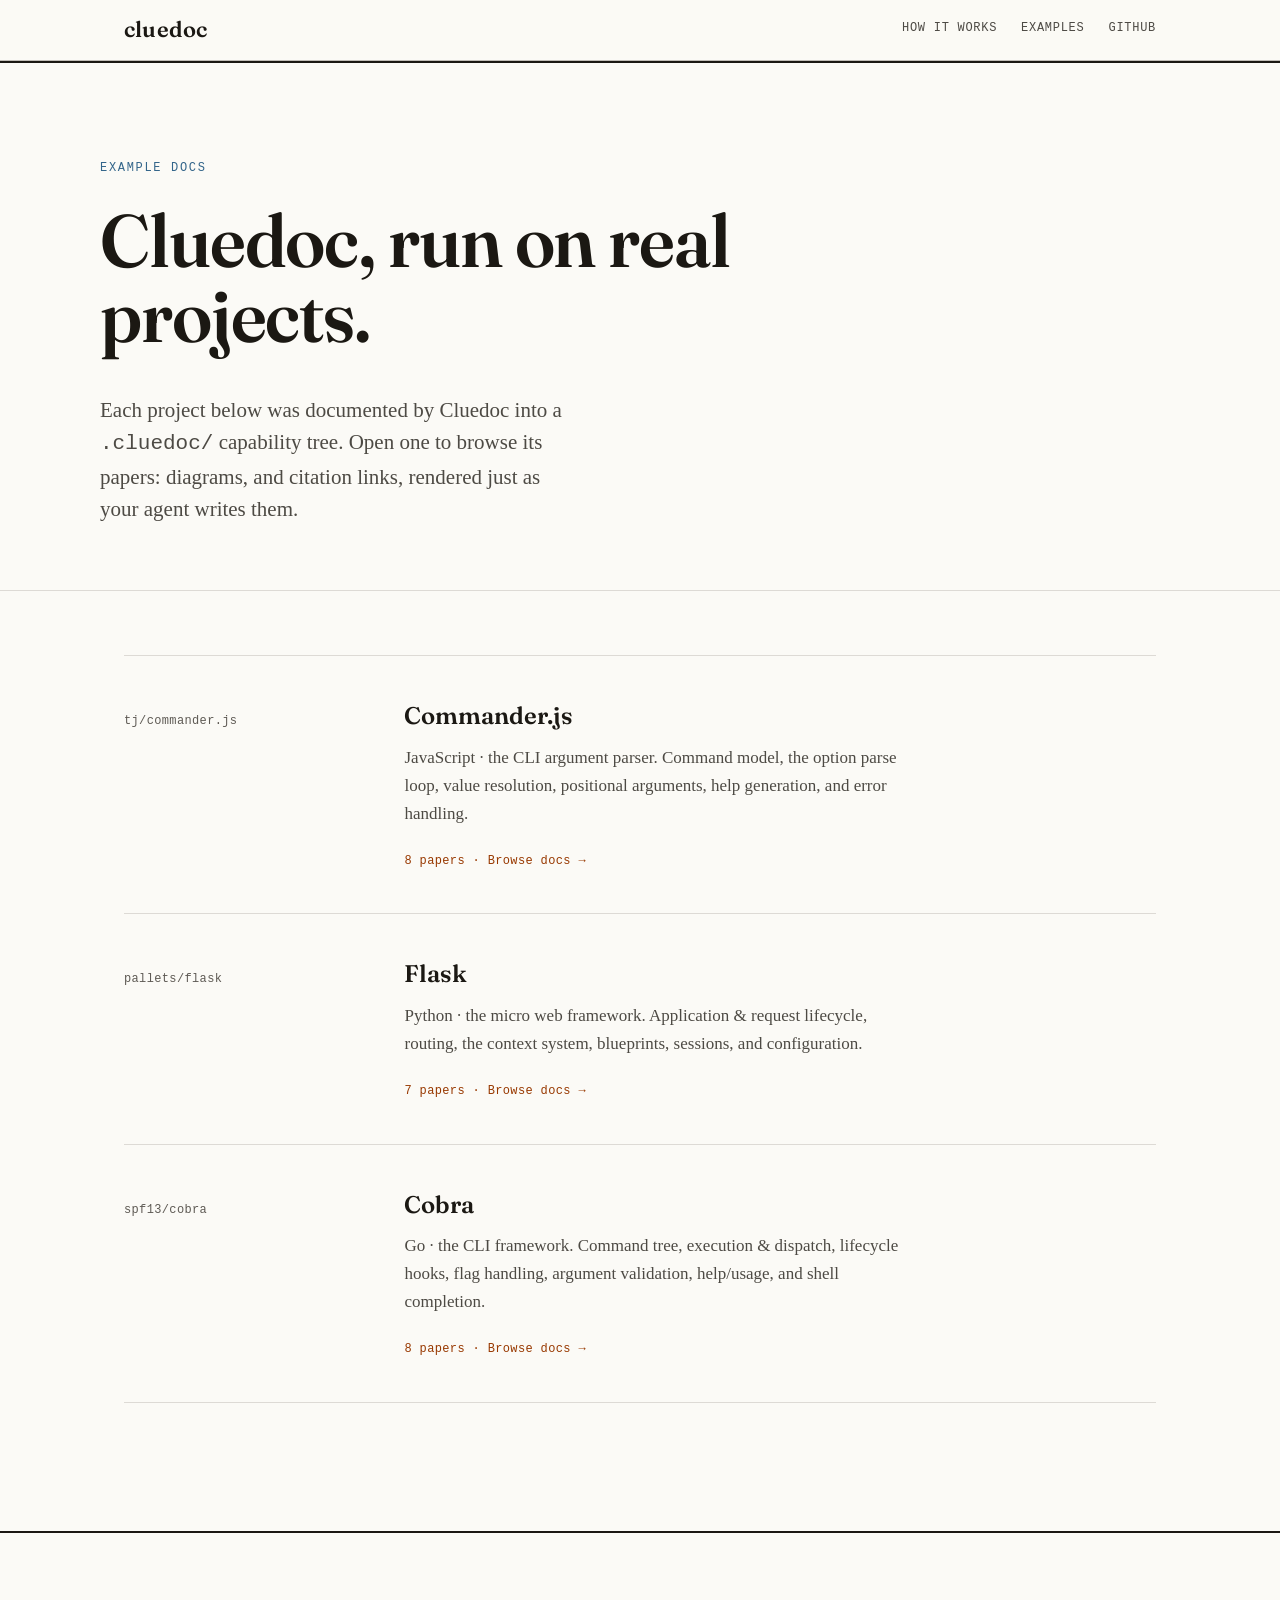
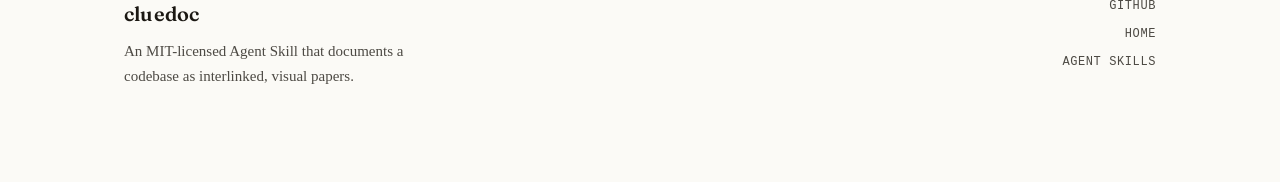
==== commit 3f0d7bd9: "Add cluedoc init command and update site Add an `init` command to the Cluedoc skill that bootstraps " ====
--- a/docs/examples.html
+++ b/docs/examples.html
@@ -3,8 +3,8 @@
 <head>
 <meta charset="utf-8">
 <meta name="viewport" content="width=device-width, initial-scale=1">
-<title>Cluedoc — example docs</title>
-<meta name="description" content="Cluedoc run over real open-source projects — browse the generated capability-tree papers.">
+<title>Cluedoc: example docs</title>
+<meta name="description" content="Cluedoc run over real open-source projects. Browse the generated capability-tree papers.">
 <link rel="preconnect" href="https://fonts.googleapis.com">
 <link rel="preconnect" href="https://fonts.gstatic.com" crossorigin>
 <link href="https://fonts.googleapis.com/css2?family=Fraunces:opsz,wght@9..144,400;9..144,500;9..144,600;9..144,700&display=swap" rel="stylesheet">
@@ -29,7 +29,7 @@
   <p class="eyebrow">Example docs</p>
   <h1 class="title">Cluedoc, run on real projects.</h1>
   <p class="abstract" style="margin-top: var(--space-xl);">
-    Each project below was documented by Cluedoc into a <code>.cluedoc/</code> capability tree. Open one to browse its papers — diagrams, and citation links, rendered just as your agent writes them.
+    Each project below was documented by Cluedoc into a <code>.cluedoc/</code> capability tree. Open one to browse its papers: diagrams, and citation links, rendered just as your agent writes them.
   </p>
 </section>
 
@@ -63,7 +63,7 @@
     const list = (data && data.examples) || [];
     if (!list.length) {
       gallery.className = '';
-      gallery.innerHTML = '<div class="gallery-empty">No examples published yet — check back soon.</div>';
+      gallery.innerHTML = '<div class="gallery-empty">No examples published yet. Check back soon.</div>';
       return;
     }
     gallery.innerHTML = list.map(function (ex) {
